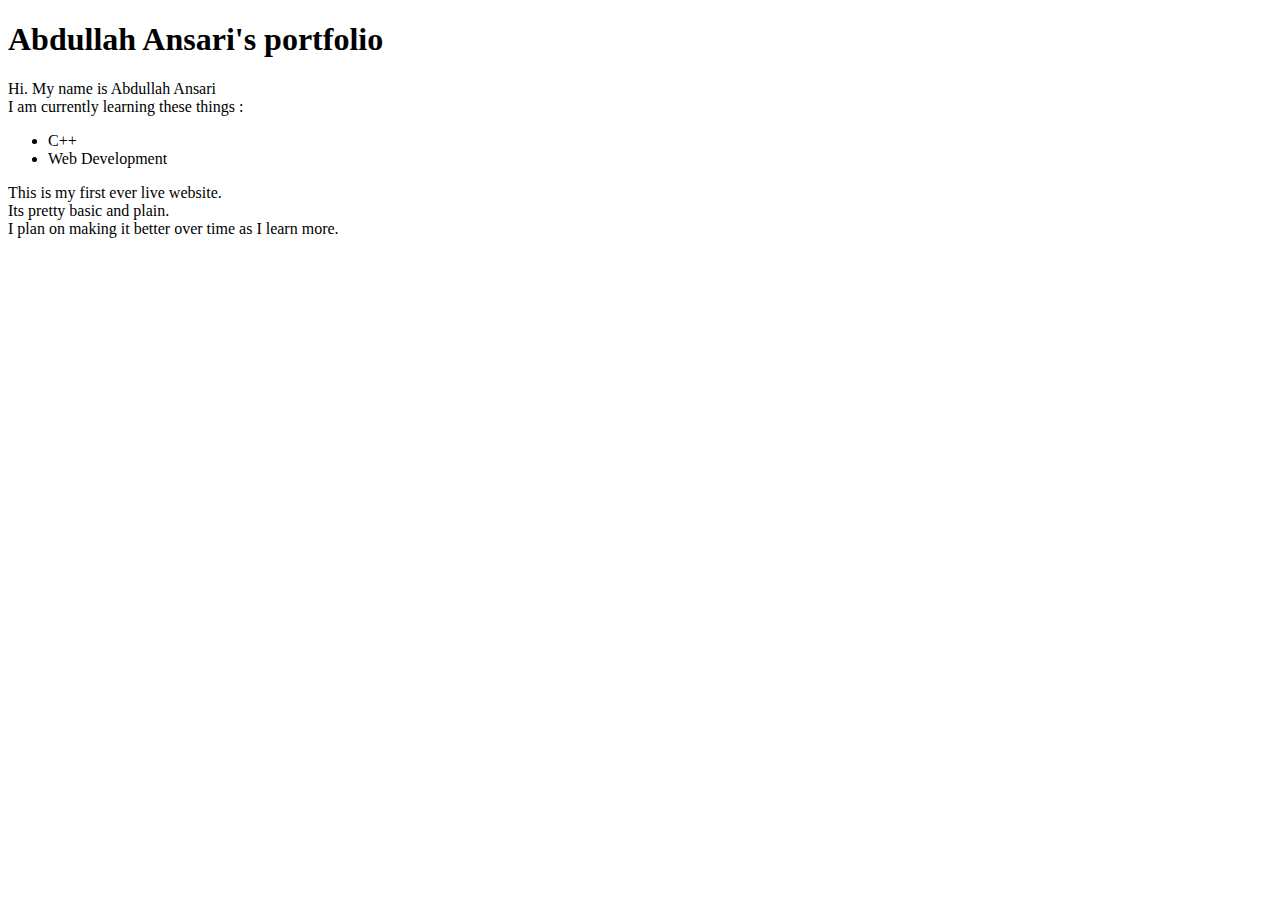
==== index.html @ bb91074d "Basic website" ====
<!DOCTYPE html>
<html lang="en">
  <head>
    <meta charset="UTF-8" />
    <meta name="viewport" content="width=device-width, initial-scale=1.0" />
  </head>
  <body>
    <h1>Abdullah Ansari's portfolio</h1>
    <p>
      Hi. My name is Abdullah Ansari <br />
      I am currently learning these things :
    </p>
    <ul>
      <li>C++</li>
      <li>Web Development</li>
    </ul>
    <p>
      This is my first ever live website. <br />
      Its pretty basic and plain. <br />
      I plan on making it better over time as I learn more.
    </p>
  </body>
</html>
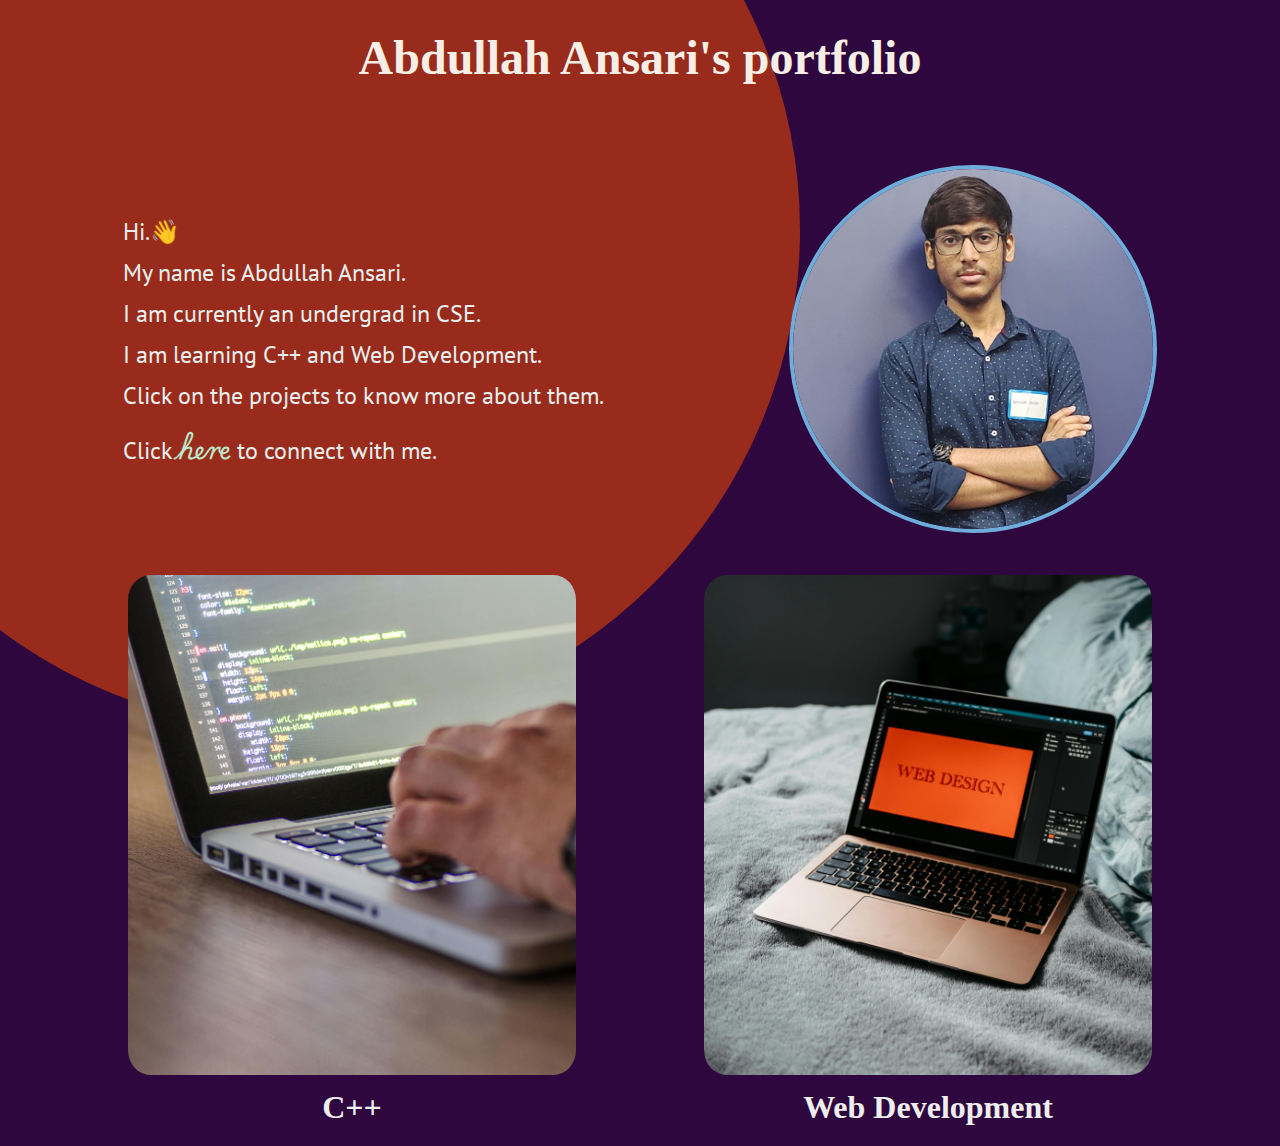
==== commit 35c4f953: "Version 2 completed" ====
--- a/index.html
+++ b/index.html
@@ -3,21 +3,53 @@
   <head>
     <meta charset="UTF-8" />
     <meta name="viewport" content="width=device-width, initial-scale=1.0" />
+    <link rel="stylesheet" href="./style-index.css" />
+    <link rel="preconnect" href="https://fonts.googleapis.com" />
+    <link rel="preconnect" href="https://fonts.gstatic.com" crossorigin />
+    <link
+      href="https://fonts.googleapis.com/css2?family=Playwrite+CU:wght@100..400&display=swap"
+      rel="stylesheet"
+    />
+    <link
+      href="https://fonts.googleapis.com/css2?family=PT+Sans:ital,wght@0,400;0,700;1,400;1,700&display=swap"
+      rel="stylesheet"
+    />
   </head>
   <body>
-    <h1>Abdullah Ansari's portfolio</h1>
-    <p>
-      Hi. My name is Abdullah Ansari <br />
-      I am currently learning these things :
-    </p>
-    <ul>
-      <li>C++</li>
-      <li>Web Development</li>
-    </ul>
-    <p>
-      This is my first ever live website. <br />
-      Its pretty basic and plain. <br />
-      I plan on making it better over time as I learn more.
-    </p>
+    <div class="background" id="circle1"></div>
+    <h1 class="heading">Abdullah Ansari's portfolio</h1>
+
+    <div class="container-summary">
+      <div id="summary-para">
+        <p>Hi.👋</p>
+        <p>My name is Abdullah Ansari.</p>
+        <p>I am currently an undergrad in CSE.</p>
+        <p>I am learning C++ and Web Development.</p>
+        <p>Click on the projects to know more about them.</p>
+        <p>
+          Click
+          <a href="./about.html"><span id="summary-span"> here </span></a> to
+          connect with me.
+        </p>
+      </div>
+      <div id="summary-image">
+        <img id="profile-pic" src="./assets/images/Profile-pic.jpg" />
+      </div>
+    </div>
+
+    <div class="projects-container">
+      <div class="projects" id="cpp">
+        <a href="./cpp.html"
+          ><img src="./assets/images/laptop-with-hand.jpg" />
+          <h2><span style="color: #eeeeee">C++</span></h2></a
+        >
+      </div>
+      <div class="projects" id="web-dev">
+        <a href="./web-dev.html">
+          <img src="./assets/images/laptop-on-bed-web.jpg" />
+          <h2><span style="color: #eeeeee">Web Development</span></h2></a
+        >
+      </div>
+    </div>
   </body>
 </html>
--- a/style-index.css
+++ b/style-index.css
@@ -0,0 +1,121 @@
+html {
+  background-color: #2e073f;
+}
+
+.background {
+  position: absolute;
+  z-index: -1;
+}
+
+#circle1 {
+  height: 1000px;
+  width: 1000px;
+  border-radius: 50%;
+  background-color: #982b1c;
+  margin-top: -300px;
+  margin-left: -200px;
+}
+
+h1 {
+  margin-top: 30px;
+  text-align: center;
+  font-size: 3rem;
+  margin-bottom: 80px;
+  color: #f7efe5;
+}
+
+* {
+  margin: 0;
+  padding: 0;
+}
+
+#summary-span {
+  font-family: "Playwrite CU", cursive;
+  font-optical-sizing: auto;
+  color: #bde8ca;
+}
+
+p {
+  font-family: "PT Sans", sans-serif;
+  font-weight: 400;
+  font-style: normal;
+  color: #e9efec;
+  font-size: 1.5rem;
+}
+
+.container-summary {
+  display: flex;
+  justify-content: space-around;
+  height: 40vh;
+  margin: 30px;
+}
+
+#summary-para {
+  font-size: 1.5rem;
+  display: flex;
+  flex-direction: column;
+  justify-content: center;
+  gap: 10px;
+}
+
+#summary-image > img {
+  height: 100%;
+  border-radius: 50%;
+  border: 4px solid #6eacda;
+}
+
+.projects-container {
+  display: flex;
+  justify-content: space-evenly;
+  margin-top: 50px;
+  margin-bottom: 20px;
+}
+
+.projects {
+  width: 35%;
+}
+
+a {
+  text-decoration: none;
+}
+
+.projects img {
+  border-radius: 5%;
+  width: 100%;
+  height: 500px;
+  object-fit: cover;
+}
+
+h2 {
+  margin-top: 10px;
+  text-align: center;
+  font-size: 2rem;
+}
+
+@media (max-width: 800px) {
+  p {
+    font-size: 1.2rem;
+  }
+
+  #circle1 {
+    height: 2000px;
+    width: 2000px;
+    margin-top: -1750px;
+    margin-right: -1600px;
+  }
+
+  .projects-container {
+    flex-direction: column;
+    justify-content: center;
+    align-items: center;
+  }
+  .projects {
+    width: 70%;
+    margin: 20px;
+  }
+  .projects img {
+    border-radius: 5%;
+    width: 100%;
+    height: 500px;
+  }
+}
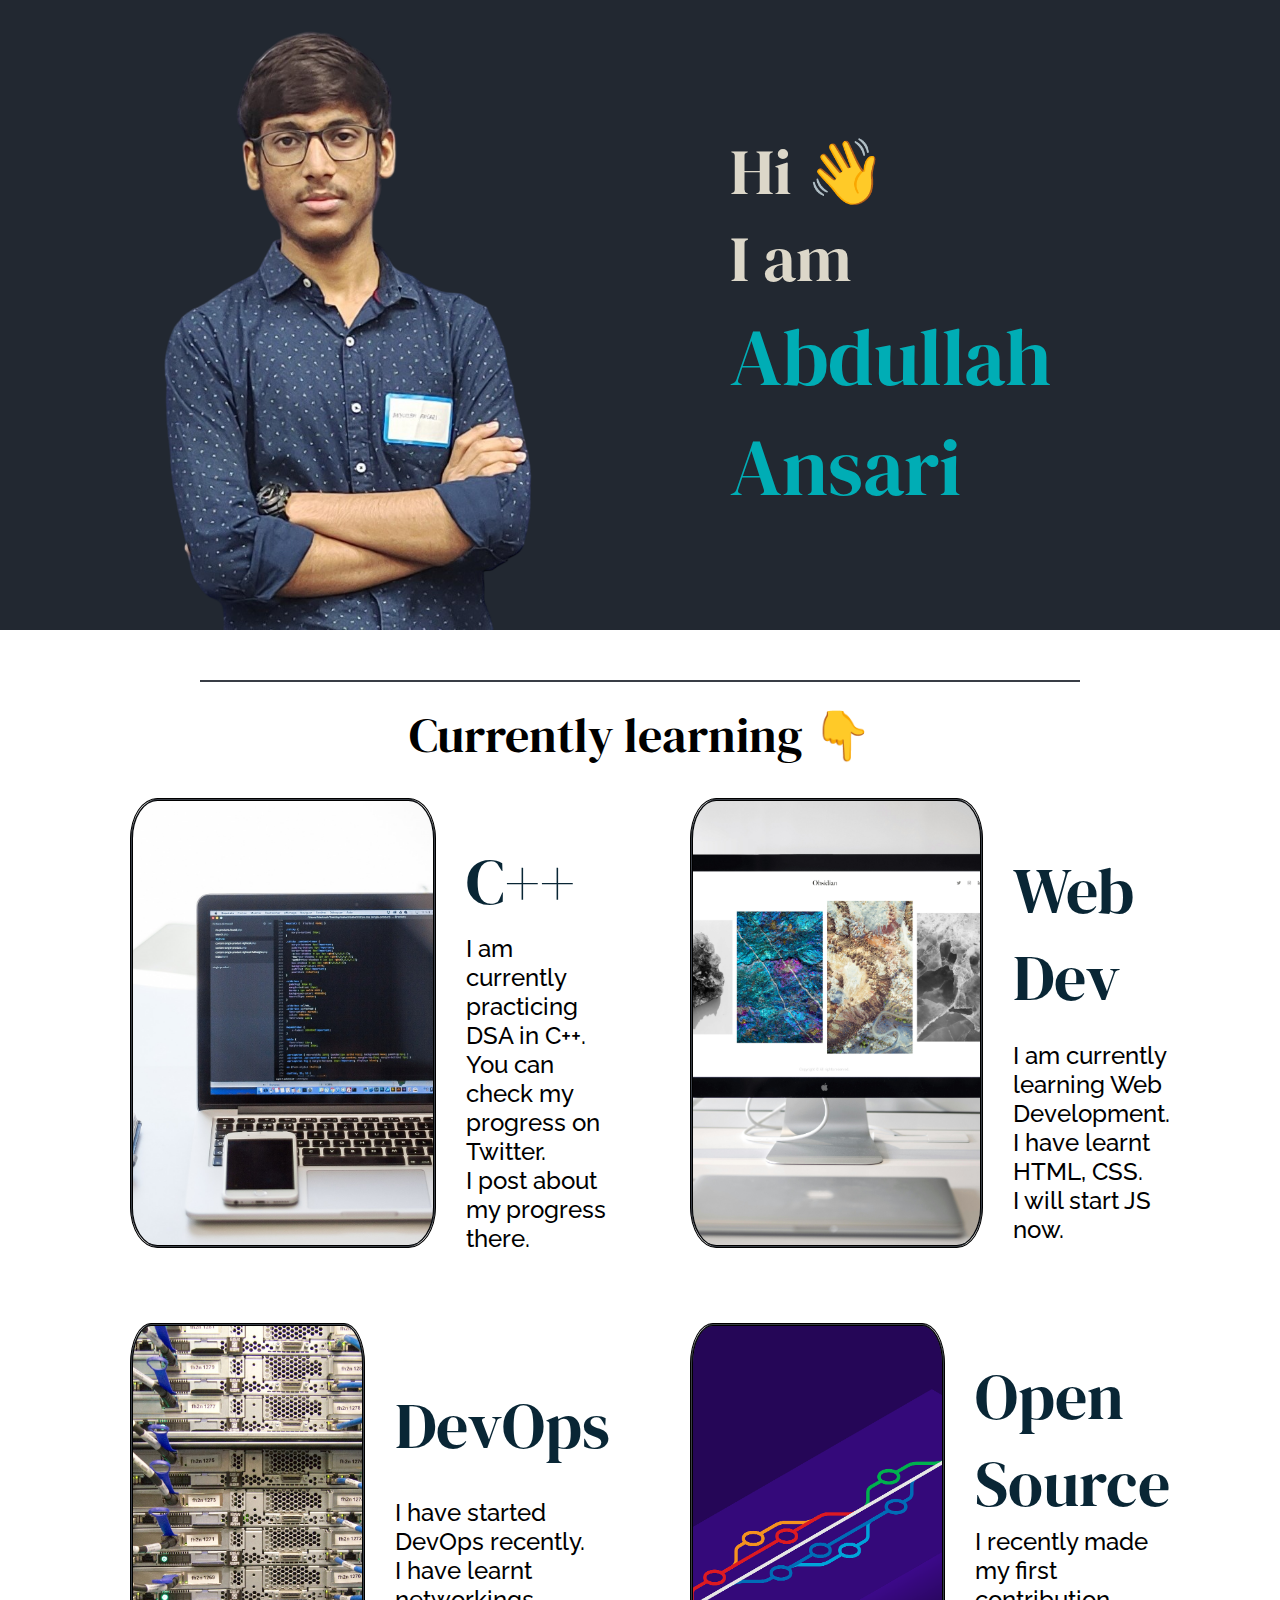
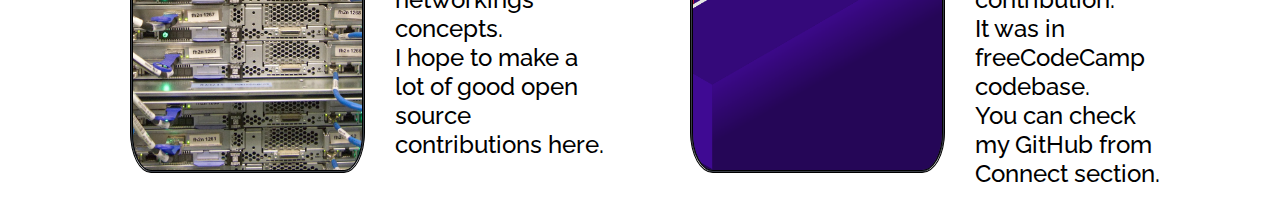
==== commit 6d09651e: "started v-2" ====
--- a/index.html
+++ b/index.html
@@ -3,52 +3,115 @@
   <head>
     <meta charset="UTF-8" />
     <meta name="viewport" content="width=device-width, initial-scale=1.0" />
-    <link rel="stylesheet" href="./style-index.css" />
+    <title>Document</title>
     <link rel="preconnect" href="https://fonts.googleapis.com" />
     <link rel="preconnect" href="https://fonts.gstatic.com" crossorigin />
+
+    <!-- hero-section -->
     <link
-      href="https://fonts.googleapis.com/css2?family=Playwrite+CU:wght@100..400&display=swap"
+      href="https://fonts.googleapis.com/css2?family=DM+Serif+Display:ital@0;1&display=swap"
       rel="stylesheet"
     />
+
+    <!--feature-section-->
     <link
-      href="https://fonts.googleapis.com/css2?family=PT+Sans:ital,wght@0,400;0,700;1,400;1,700&display=swap"
+      href="https://fonts.googleapis.com/css2?family=Raleway:ital,wght@0,100..900;1,100..900&display=swap"
       rel="stylesheet"
     />
+
+    <link rel="stylesheet" href="./style.css" />
   </head>
   <body>
-    <div class="background" id="circle1"></div>
-    <h1 class="heading">Abdullah Ansari's portfolio</h1>
-
-    <div class="container-summary">
-      <div id="summary-para">
-        <p>Hi.👋</p>
-        <p>My name is Abdullah Ansari.</p>
-        <p>I am currently an undergrad in CSE.</p>
-        <p>I am learning C++ and Web Development.</p>
-        <p>Click on the projects to know more about them.</p>
-        <p>
-          Click
-          <a href="./about.html"><span id="summary-span"> here </span></a> to
-          connect with me.
-        </p>
+    <!-- hero -->
+    <div class="hero hero-container">
+      <div class="hero hero-content hero-image">
+        <img src="./images/profile-pic.png" alt="" />
       </div>
-      <div id="summary-image">
-        <img id="profile-pic" src="./assets/images/Profile-pic.jpg" />
+      <div class="hero hero-content hero-intro">
+        <h1>Hi 👋</h1>
+        <h1>I am</h1>
+        <h1><span>Abdullah Ansari </span></h1>
       </div>
     </div>
 
-    <div class="projects-container">
-      <div class="projects" id="cpp">
-        <a href="./cpp.html"
-          ><img src="./assets/images/laptop-with-hand.jpg" />
-          <h2><span style="color: #eeeeee">C++</span></h2></a
+    <!-- feature -->
+
+    <div class="feature-line"></div>
+    <div class="feature-heading-start">
+      <p>Currently learning 👇</p>
+    </div>
+
+    <div class="feature feature-container">
+      <div class="feature feature-content feature-cpp">
+        <div class="feature feature-content-inside feature-cpp-final">
+          <img src="./images/cpp.jpg" />
+        </div>
+        <div class="feature feature-content-inside-text feature-cpp-final">
+          <div class="feature-cpp-heading feature-heading">
+            <p>C++</p>
+          </div>
+          <div class="feature-cpp-content feature-content-text">
+            <p>
+              I am currently practicing DSA in C++. <br />
+              You can check my progress on Twitter. <br />I post about my
+              progress there.
+            </p>
+          </div>
+        </div>
+      </div>
+
+      <div class="feature feature-content feature-webd-dev">
+        <div class="feature feature-content-inside feature-cpp-final">
+          <img src="./images/web-dev.jpg" />
+        </div>
+        <div class="feature feature-content-inside-text feature-web-dev-final">
+          <div class="feature-cpp-heading feature-heading">
+            <p>Web Dev</p>
+          </div>
+          <div class="feature-cpp-content feature-content-text">
+            <p>
+              I am currently learning Web Development. <br />
+              I have learnt HTML, CSS. <br />I will start JS now.
+            </p>
+          </div>
+        </div>
+      </div>
+
+      <div class="feature feature-content feature-devops">
+        <div class="feature feature-content-inside feature-cpp-final">
+          <img src="./images/devops.jpg" />
+        </div>
+        <div class="feature feature-content-inside-text feature-cpp-final">
+          <div class="feature-cpp-heading feature-heading">
+            <p>DevOps</p>
+          </div>
+          <div class="feature-cpp-content feature-content-text">
+            <p>
+              I have started DevOps recently. <br />
+              I have learnt networkings concepts. <br />
+              I hope to make a lot of good open source contributions here.
+            </p>
+          </div>
+        </div>
+      </div>
+      <div class="feature feature-content feature-open-source">
+        <div class="feature feature-content-inside feature-cpp-final">
+          <img src="./images/open-source.png" />
+        </div>
+        <div
+          class="feature feature-content-inside-text feature-open-source-final"
         >
-      </div>
-      <div class="projects" id="web-dev">
-        <a href="./web-dev.html">
-          <img src="./assets/images/laptop-on-bed-web.jpg" />
-          <h2><span style="color: #eeeeee">Web Development</span></h2></a
-        >
+          <div class="feature-cpp-heading feature-heading">
+            <p>Open Source</p>
+          </div>
+          <div class="feature-cpp-content feature-content-text">
+            <p>
+              I recently made my first contribution. <br />
+              It was in freeCodeCamp codebase. <br />You can check my GitHub
+              from Connect section.
+            </p>
+          </div>
+        </div>
       </div>
     </div>
   </body>
--- a/style.css
+++ b/style.css
@@ -0,0 +1,210 @@
+* {
+  margin: 0;
+  padding: 0;
+  box-sizing: border-box;
+}
+
+.hero-container {
+  display: flex;
+  height: 70vh;
+  background-color: #222831;
+  justify-content: space-between;
+  padding-left: 20px;
+  padding-right: 20px;
+}
+
+.hero-content {
+  margin-top: 20px;
+}
+
+.hero-image img {
+  height: 100%;
+}
+
+.hero-intro {
+  display: flex;
+  flex-direction: column;
+  justify-content: center;
+  padding: 100px;
+  font-size: 2rem;
+  color: #dcd7c9;
+}
+
+.hero-intro h1 {
+  font-family: "DM Serif Display", system-ui;
+  font-weight: 400;
+  font-style: normal;
+}
+
+.hero-intro span {
+  font-family: "DM Serif Display", system-ui;
+  font-weight: 400;
+  font-style: normal;
+  font-size: 1.25em;
+  color: #00adb5;
+}
+
+/* feature */
+
+.feature-line {
+  height: 2px;
+  background-color: #393e46;
+  margin-top: 50px;
+  margin-bottom: 20px;
+  margin-left: 200px;
+  margin-right: 200px;
+}
+
+.feature-heading-start {
+  display: flex;
+  justify-content: center;
+  align-items: center;
+  margin-bottom: 30px;
+}
+
+.feature-heading-start p {
+  font-family: "DM Serif Display", system-ui;
+  font-weight: 400;
+  font-style: normal;
+  font-size: 3rem;
+}
+
+.feature-container {
+  display: grid;
+  grid-template-columns: 1fr 1fr;
+  grid-template-rows: 1fr 1fr;
+  row-gap: 30px;
+  justify-content: center;
+  align-content: center;
+  margin-left: 80px;
+  margin-right: 80px;
+}
+
+.feature-content {
+  display: grid;
+  grid-template-columns: 1.5fr 1fr;
+  margin-left: 50px;
+}
+
+.feature-content-inside {
+  height: 450px;
+  width: 100%;
+  background-color: #393e46;
+  border-radius: 10%;
+}
+
+.feature-cpp-final img {
+  height: 100%;
+  width: 100%;
+  object-fit: cover;
+  border-radius: 9%;
+  border: 3px double black;
+}
+
+.feature-content-inside-text {
+  display: flex;
+  flex-direction: column;
+  justify-content: space-evenly;
+  margin: 30px;
+}
+
+.feature-heading {
+  font-family: "DM Serif Display", system-ui;
+  font-weight: 400;
+  font-style: normal;
+  font-size: 4rem;
+  color: #092635;
+}
+
+.feature-content-text {
+  font-family: "Raleway", sans-serif;
+  font-optical-sizing: auto;
+  font-weight: 500;
+  font-style: normal;
+  font-size: 1.5rem;
+}
+
+@media (max-width: 1073px) {
+  .hero-container {
+    display: flex;
+    flex-direction: column;
+    height: 130vh;
+    background-color: #222831;
+    /* gap: 500px; */
+    justify-content: space-evenly;
+    align-items: center;
+  }
+
+  .hero-image {
+    height: 50%;
+  }
+
+  .hero-image img {
+    height: 100%;
+    border: 5px solid #00adb5;
+    border-radius: 50%;
+  }
+
+  .hero-intro {
+    display: flex;
+    flex-direction: column;
+    justify-content: center;
+    font-size: 1.5rem;
+    color: #dcd7c9;
+  }
+
+  .hero-intro h1 {
+    font-family: "DM Serif Display", system-ui;
+    font-weight: 400;
+    font-style: normal;
+  }
+
+  .hero-intro span {
+    font-family: "DM Serif Display", system-ui;
+    font-weight: 400;
+    font-style: normal;
+    font-size: 1em;
+    color: #00adb5;
+  }
+}
+
+@media (max-width: 610px) {
+  .hero-container {
+    display: flex;
+    flex-direction: column;
+    height: 60vh;
+    background-color: #222831;
+    /* gap: 500px; */
+    justify-content: center;
+    align-items: center;
+  }
+
+  .hero-image {
+    height: 35%;
+  }
+
+  .hero-image img {
+    height: 100%;
+    border: 2px solid #00adb5;
+    border-radius: 50%;
+  }
+
+  .hero-intro {
+    padding: 0;
+    font-size: 1rem;
+    color: #dcd7c9;
+  }
+
+  .hero-intro h1 {
+    font-family: "DM Serif Display", system-ui;
+    font-weight: 400;
+    font-style: normal;
+  }
+
+  .hero-intro span {
+    font-family: "DM Serif Display", system-ui;
+    font-weight: 400;
+    font-style: normal;
+    color: #00adb5;
+  }
+}
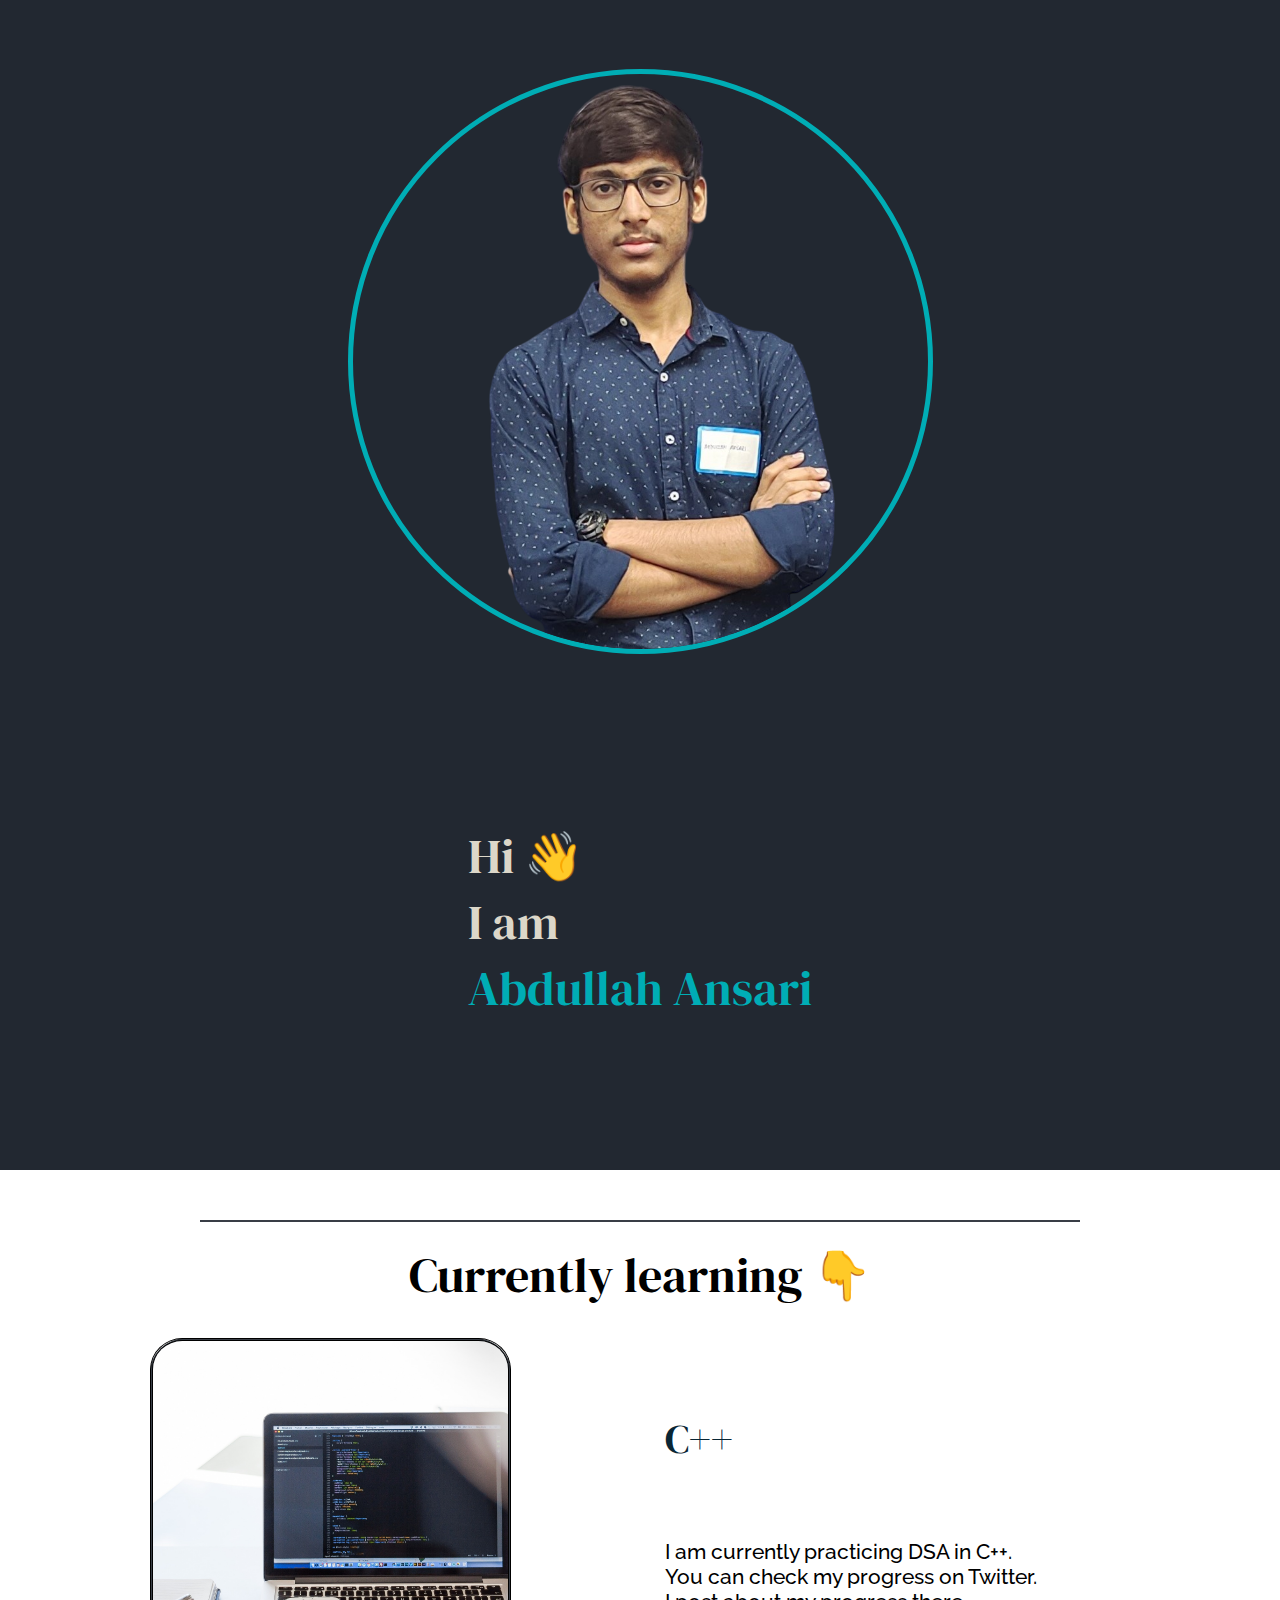
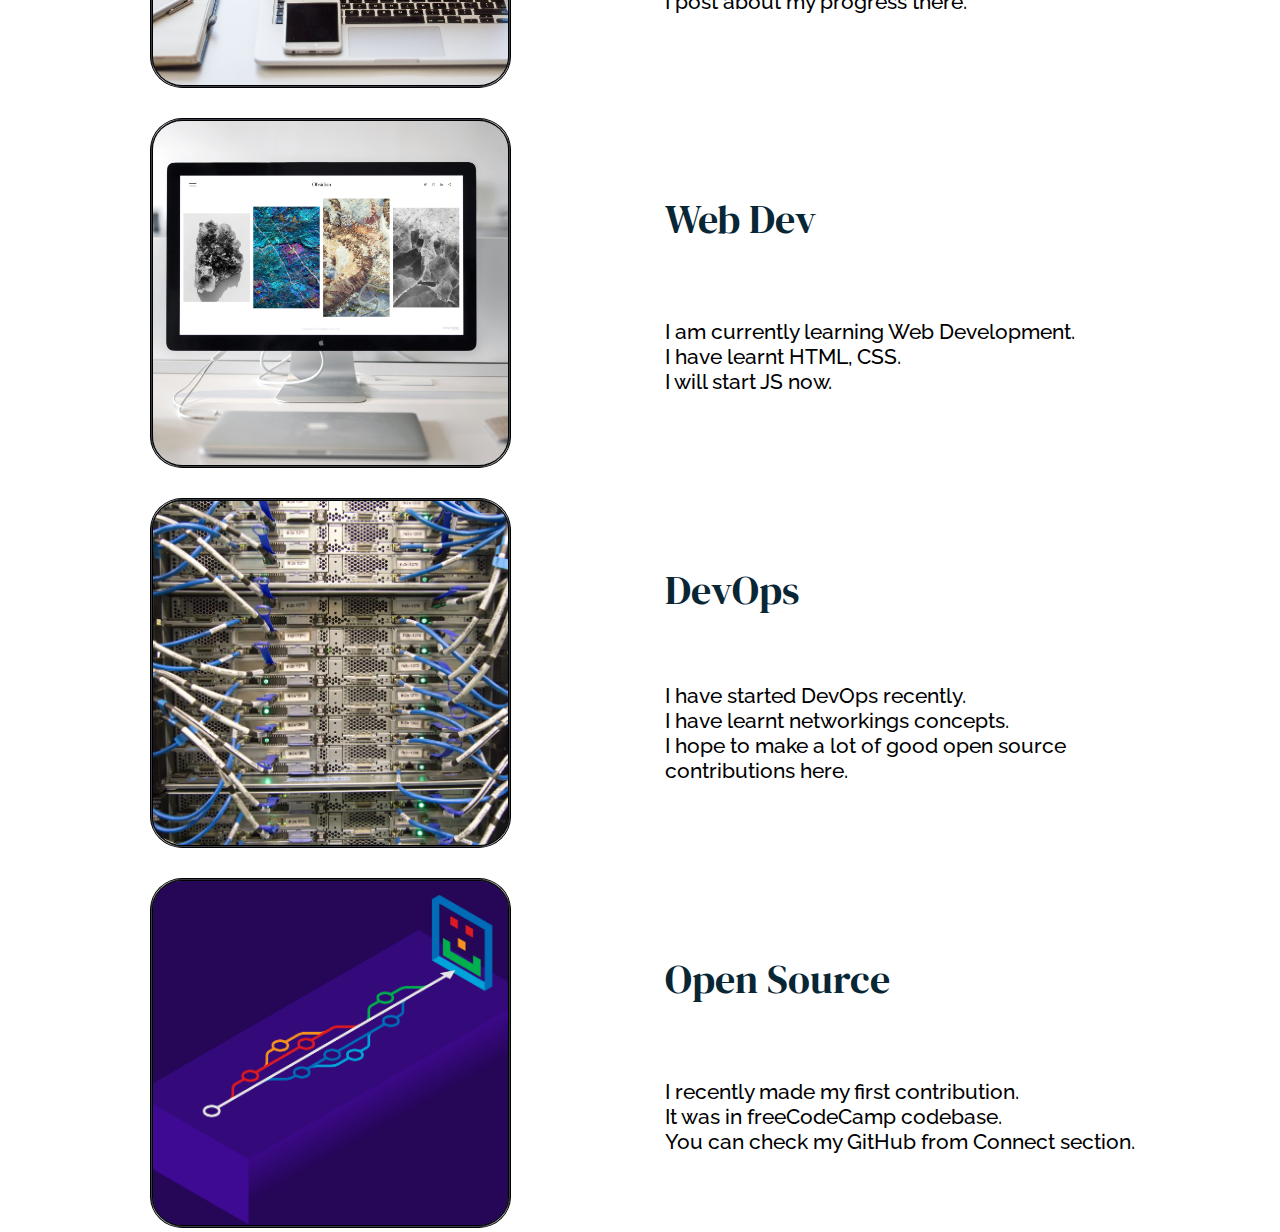
==== commit a3cf7b93: "feature section made responsive" ====
--- a/index.html
+++ b/index.html
@@ -3,7 +3,7 @@
   <head>
     <meta charset="UTF-8" />
     <meta name="viewport" content="width=device-width, initial-scale=1.0" />
-    <title>Document</title>
+    <title>Abdullah Ansari</title>
     <link rel="preconnect" href="https://fonts.googleapis.com" />
     <link rel="preconnect" href="https://fonts.gstatic.com" crossorigin />
 
--- a/style.css
+++ b/style.css
@@ -124,7 +124,9 @@
   font-size: 1.5rem;
 }
 
-@media (max-width: 1073px) {
+@media (max-width: 1584px) {
+  /*hero*/
+
   .hero-container {
     display: flex;
     flex-direction: column;
@@ -166,9 +168,66 @@
     font-size: 1em;
     color: #00adb5;
   }
-}
-
-@media (max-width: 610px) {
+
+  /*features*/
+  .feature-container {
+    display: grid;
+    grid-template-columns: 1fr;
+    grid-template-rows: 1fr 1fr 1fr 1fr;
+    row-gap: 30px;
+    justify-content: center;
+    align-content: center;
+    margin-left: 100px;
+    margin-right: 100px;
+  }
+
+  .feature-content {
+    display: grid;
+    grid-template-columns: 1fr 1fr;
+    margin-left: 50px;
+  }
+
+  .feature-content-inside {
+    height: 350px;
+    width: 70%;
+    background-color: #393e46;
+    border-radius: 10%;
+  }
+
+  .feature-cpp-final img {
+    height: 100%;
+    width: 100%;
+    object-fit: cover;
+    border-radius: 9%;
+    border: 3px double black;
+  }
+
+  .feature-content-inside-text {
+    display: flex;
+    flex-direction: column;
+    justify-content: space-evenly;
+    margin: 0px;
+  }
+
+  .feature-heading {
+    font-family: "DM Serif Display", system-ui;
+    font-weight: 400;
+    font-style: normal;
+    font-size: 2.5rem;
+    color: #092635;
+  }
+
+  .feature-content-text {
+    font-family: "Raleway", sans-serif;
+    font-optical-sizing: auto;
+    font-weight: 500;
+    font-style: normal;
+    font-size: 1.3rem;
+  }
+}
+
+@media (max-width: 916px) {
+  /*hero*/
   .hero-container {
     display: flex;
     flex-direction: column;
@@ -207,4 +266,74 @@
     font-style: normal;
     color: #00adb5;
   }
-}
+
+  /*features*/
+  .feature-heading-start {
+    display: flex;
+    justify-content: center;
+    align-items: center;
+    margin-bottom: 30px;
+  }
+
+  .feature-heading-start p {
+    font-family: "DM Serif Display", system-ui;
+    font-weight: 400;
+    font-style: normal;
+    font-size: 1.8rem;
+  }
+
+  .feature-container {
+    display: grid;
+    grid-template-columns: 1fr;
+    grid-template-rows: 1fr 1fr 1fr 1fr;
+    justify-content: center;
+    align-content: center;
+    margin-left: 80px;
+    margin-right: 80px;
+  }
+
+  .feature-content {
+    display: grid;
+    grid-template-columns: 1fr;
+    grid-template-rows: 2fr 1.15fr;
+    margin-left: 50px;
+  }
+
+  .feature-content-inside {
+    height: 350px;
+    width: 100%;
+    background-color: #393e46;
+    border-radius: 4%;
+  }
+
+  .feature-cpp-final img {
+    height: 100%;
+    width: 100%;
+    object-fit: cover;
+    border-radius: 3%;
+    border: 3px double black;
+  }
+
+  .feature-content-inside-text {
+    display: flex;
+    flex-direction: column;
+    justify-content: flex-start;
+    align-items: center;
+  }
+
+  .feature-heading {
+    font-family: "DM Serif Display", system-ui;
+    font-weight: 400;
+    font-style: normal;
+    font-size: 2rem;
+    color: #092635;
+  }
+
+  .feature-content-text {
+    font-family: "Raleway", sans-serif;
+    font-optical-sizing: auto;
+    font-weight: 500;
+    font-style: normal;
+    font-size: 1.3rem;
+  }
+}
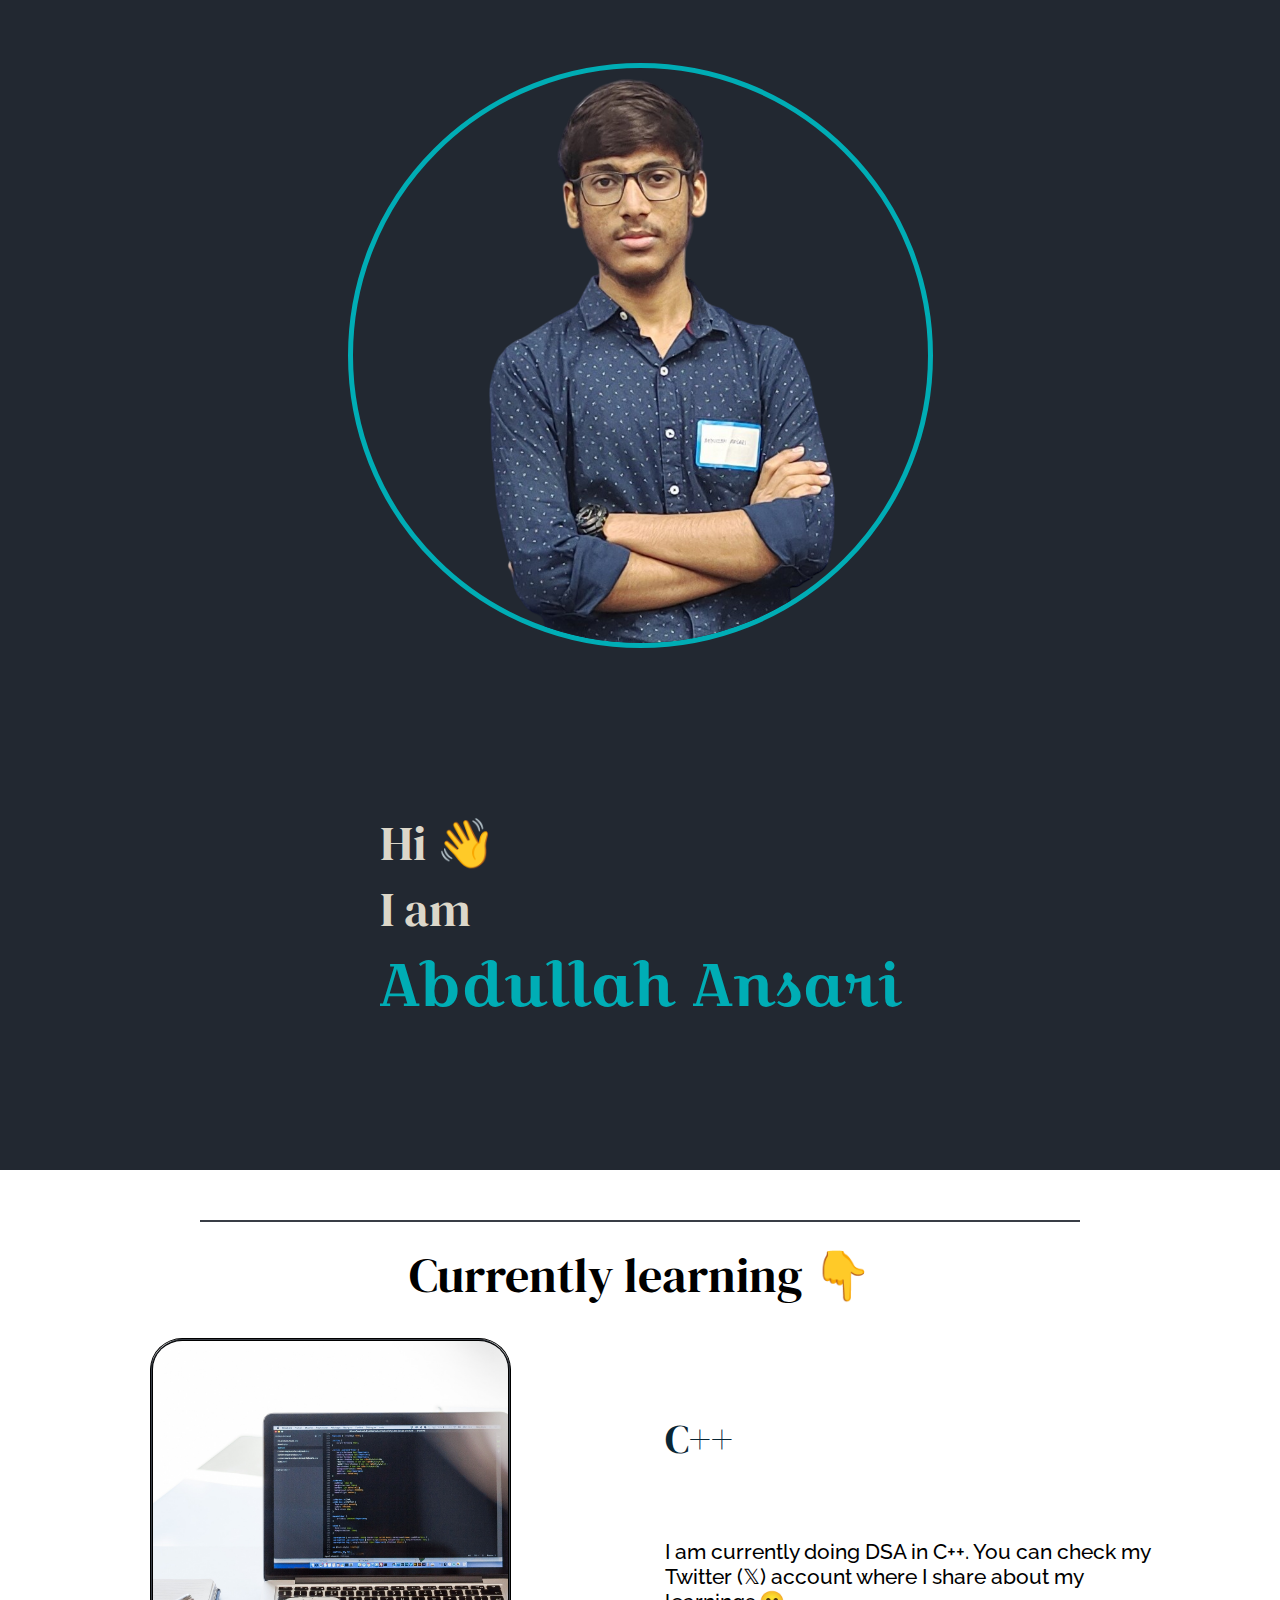
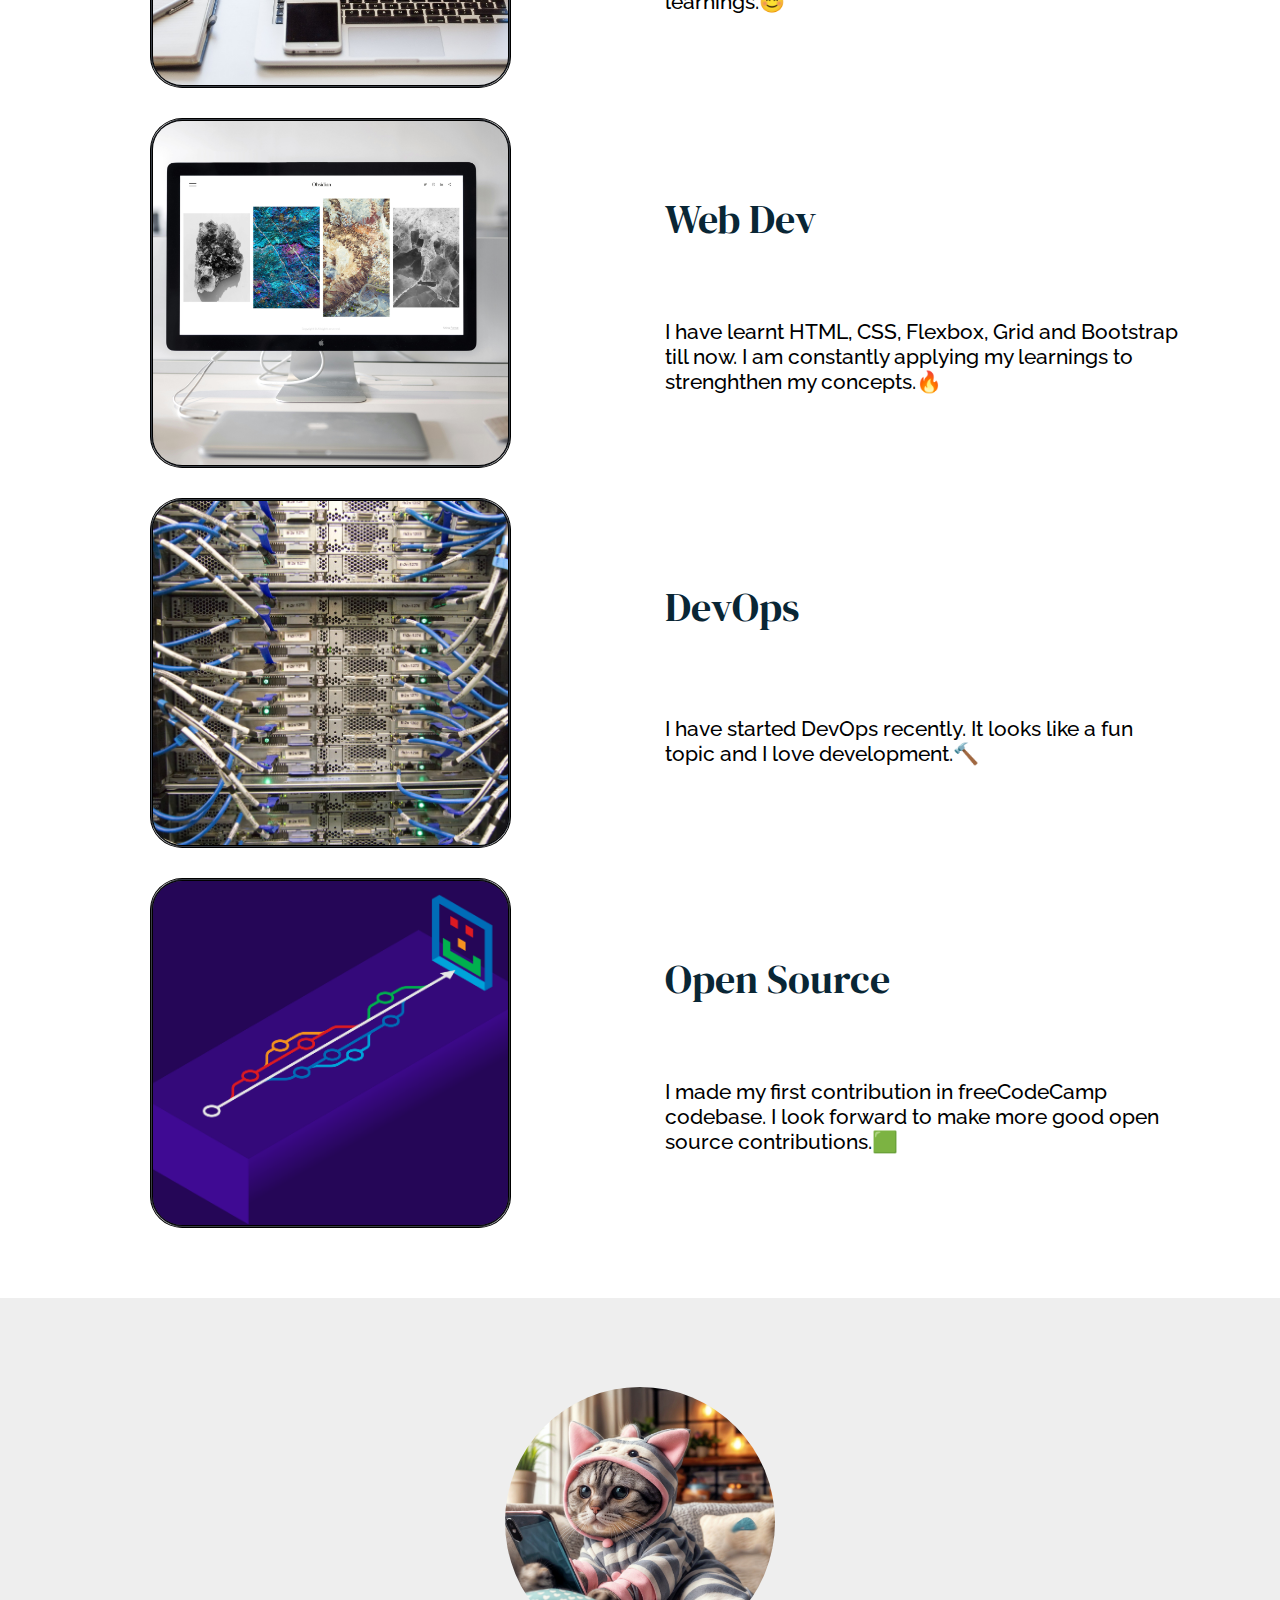
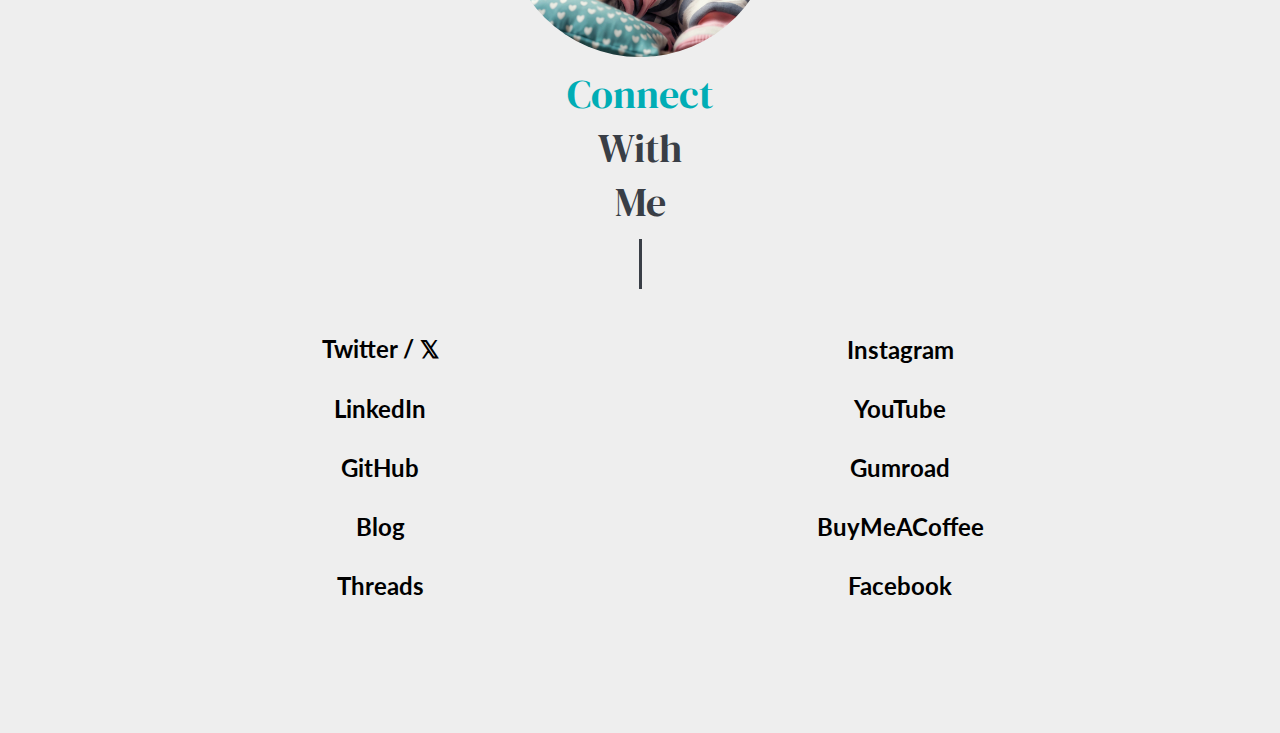
==== commit 502733e4: "about section done: not responsive" ====
--- a/index.html
+++ b/index.html
@@ -12,10 +12,20 @@
       href="https://fonts.googleapis.com/css2?family=DM+Serif+Display:ital@0;1&display=swap"
       rel="stylesheet"
     />
+    <link
+      href="https://fonts.googleapis.com/css2?family=Croissant+One&display=swap"
+      rel="stylesheet"
+    />
 
     <!--feature-section-->
     <link
       href="https://fonts.googleapis.com/css2?family=Raleway:ital,wght@0,100..900;1,100..900&display=swap"
+      rel="stylesheet"
+    />
+
+    <!--about-section-->
+    <link
+      href="https://fonts.googleapis.com/css2?family=Lato:ital,wght@0,100;0,300;0,400;0,700;0,900;1,100;1,300;1,400;1,700;1,900&display=swap"
       rel="stylesheet"
     />
 
@@ -52,9 +62,8 @@
           </div>
           <div class="feature-cpp-content feature-content-text">
             <p>
-              I am currently practicing DSA in C++. <br />
-              You can check my progress on Twitter. <br />I post about my
-              progress there.
+              I am currently doing DSA in C++. You can check my Twitter (𝕏)
+              account where I share about my learnings.😊
             </p>
           </div>
         </div>
@@ -70,8 +79,8 @@
           </div>
           <div class="feature-cpp-content feature-content-text">
             <p>
-              I am currently learning Web Development. <br />
-              I have learnt HTML, CSS. <br />I will start JS now.
+              I have learnt HTML, CSS, Flexbox, Grid and Bootstrap till now. I
+              am constantly applying my learnings to strenghthen my concepts.🔥
             </p>
           </div>
         </div>
@@ -87,9 +96,8 @@
           </div>
           <div class="feature-cpp-content feature-content-text">
             <p>
-              I have started DevOps recently. <br />
-              I have learnt networkings concepts. <br />
-              I hope to make a lot of good open source contributions here.
+              I have started DevOps recently. It looks like a fun topic and I
+              love development.🔨
             </p>
           </div>
         </div>
@@ -106,10 +114,58 @@
           </div>
           <div class="feature-cpp-content feature-content-text">
             <p>
-              I recently made my first contribution. <br />
-              It was in freeCodeCamp codebase. <br />You can check my GitHub
-              from Connect section.
+              I made my first contribution in freeCodeCamp codebase. I look
+              forward to make more good open source contributions.🟩
             </p>
+          </div>
+        </div>
+      </div>
+    </div>
+
+    <!--about-->
+    <div class="about-container">
+      <div class="about contact-cat">
+        <img src="./images/about-cat.jpg" />
+      </div>
+      <div class="about contact-heading">
+        <div class="contact-heading-text"><span>Connect</span></div>
+        <div class="contact-heading-text">With</div>
+        <div class="contact-heading-text">Me</div>
+      </div>
+      <div class="about-line"></div>
+      <div class="about contact-links">
+        <div class="contact-links-struct">
+          <div class="contact-links-content">
+            <a href="https://x.com/abdullahstwt">Twitter / 𝕏</a>
+          </div>
+          <div class="contact-links-content">
+            <a href="https://www.linkedin.com/in/iabdullahansari/">LinkedIn</a>
+          </div>
+          <div class="contact-links-content">
+            <a href="https://github.com/trulyabdullah">GitHub</a>
+          </div>
+          <div class="contact-links-content">
+            <a href="https://iabdullahansari.medium.com/">Blog</a>
+          </div>
+          <div class="contact-links-content">
+            <a href="https://www.threads.net/@theabdullahansari">Threads</a>
+          </div>
+        </div>
+        <div class="contact-links-struct">
+          <div class="contact-links-content">
+            <a href="https://www.instagram.com/theabdullahansari">Instagram</a>
+          </div>
+          <div class="contact-links-content">
+            <a href="https://www.youtube.com/@trulyabdullah">YouTube</a>
+          </div>
+          <div class="contact-links-content">
+            <a href="https://abdullahansari.gumroad.com/">Gumroad</a>
+          </div>
+          <div class="contact-links-content">
+            <a href="https://buymeacoffee.com/abdullahansari">BuyMeACoffee</a>
+          </div>
+          <div class="contact-links-content">
+            <a href="https://www.facebook.com/trulyabdullahansari/">Facebook</a>
           </div>
         </div>
       </div>
--- a/style.css
+++ b/style.css
@@ -36,8 +36,9 @@
   font-style: normal;
 }
 
-.hero-intro span {
-  font-family: "DM Serif Display", system-ui;
+.hero-intro > h1 > span {
+  /* font-family: "DM Serif Display", system-ui; */
+  font-family: "Croissant One", serif;
   font-weight: 400;
   font-style: normal;
   font-size: 1.25em;
@@ -124,9 +125,84 @@
   font-size: 1.5rem;
 }
 
+/*about*/
+.about-container {
+  margin-top: 50px;
+  height: 70vh;
+  background-color: #eeeeee;
+  display: flex;
+  justify-content: space-evenly;
+  align-items: center;
+  padding-left: 120px;
+  padding-right: 120px;
+}
+
+.about {
+  width: 30%;
+}
+
+.contact-cat {
+  display: flex;
+  flex-direction: column;
+  align-items: center;
+}
+
+.contact-cat img {
+  width: 80%;
+  border-radius: 50%;
+}
+
+.contact-heading {
+  padding: 50px;
+  font-family: "DM Serif Display", system-ui;
+  font-weight: 400;
+  font-style: normal;
+  font-size: 5rem;
+  color: #393e46;
+  display: flex;
+  flex-direction: column;
+  align-items: flex-end;
+  justify-content: center;
+}
+
+.contact-heading > .contact-heading-text > span {
+  color: #00adb5;
+}
+
+.about-line {
+  height: 53%;
+  width: 3px;
+  background-color: #393e46;
+}
+
+.contact-links-content a {
+  text-decoration: none;
+  color: black;
+}
+
+.contact-links {
+  display: flex;
+  flex-direction: row;
+  justify-content: space-between;
+}
+
+.contact-links-struct {
+  display: flex;
+  flex-direction: column;
+  justify-content: space-between;
+  margin: 30px;
+}
+
+.contact-links-content {
+  font-family: "Lato", sans-serif;
+  font-weight: 700;
+  font-style: normal;
+  font-size: 2.5rem;
+  margin: 15px;
+}
+
 @media (max-width: 1584px) {
   /*hero*/
-
   .hero-container {
     display: flex;
     flex-direction: column;
@@ -224,6 +300,86 @@
     font-style: normal;
     font-size: 1.3rem;
   }
+
+  /*about*/
+  .about-container {
+    margin-top: 70px;
+    height: 115vh;
+    background-color: #eeeeee;
+    display: flex;
+    flex-direction: column;
+    justify-content: center;
+    align-items: center;
+    padding-left: 120px;
+    padding-right: 120px;
+  }
+
+  .about {
+    width: 100%;
+  }
+
+  .contact-cat {
+    display: flex;
+    flex-direction: column;
+    align-items: center;
+    width: 30vh;
+  }
+
+  .contact-cat img {
+    width: 100%;
+    border-radius: 50%;
+  }
+
+  .contact-heading {
+    padding: 10px;
+    font-family: "DM Serif Display", system-ui;
+    font-weight: 400;
+    font-style: normal;
+    font-size: 2.5rem;
+    color: #393e46;
+    display: flex;
+    flex-direction: column;
+    align-items: center;
+    justify-content: center;
+  }
+
+  .contact-heading > .contact-heading-text > span {
+    color: #00adb5;
+  }
+
+  .about-line {
+    height: 50px;
+    width: 3px;
+    background-color: #393e46;
+  }
+
+  .contact-links-content a {
+    text-decoration: none;
+    color: black;
+  }
+
+  .contact-links {
+    display: flex;
+    flex-direction: row;
+    justify-content: flex-start;
+  }
+
+  .contact-links-struct {
+    display: flex;
+    flex-direction: column;
+    justify-content: flex-end;
+    align-items: center;
+    margin: 30px;
+    width: 100%;
+  }
+
+  .contact-links-content {
+    font-family: "Lato", sans-serif;
+    font-weight: 700;
+    font-style: normal;
+    font-size: 1.5rem;
+    margin: 15px;
+  }
 }
 
 @media (max-width: 916px) {
